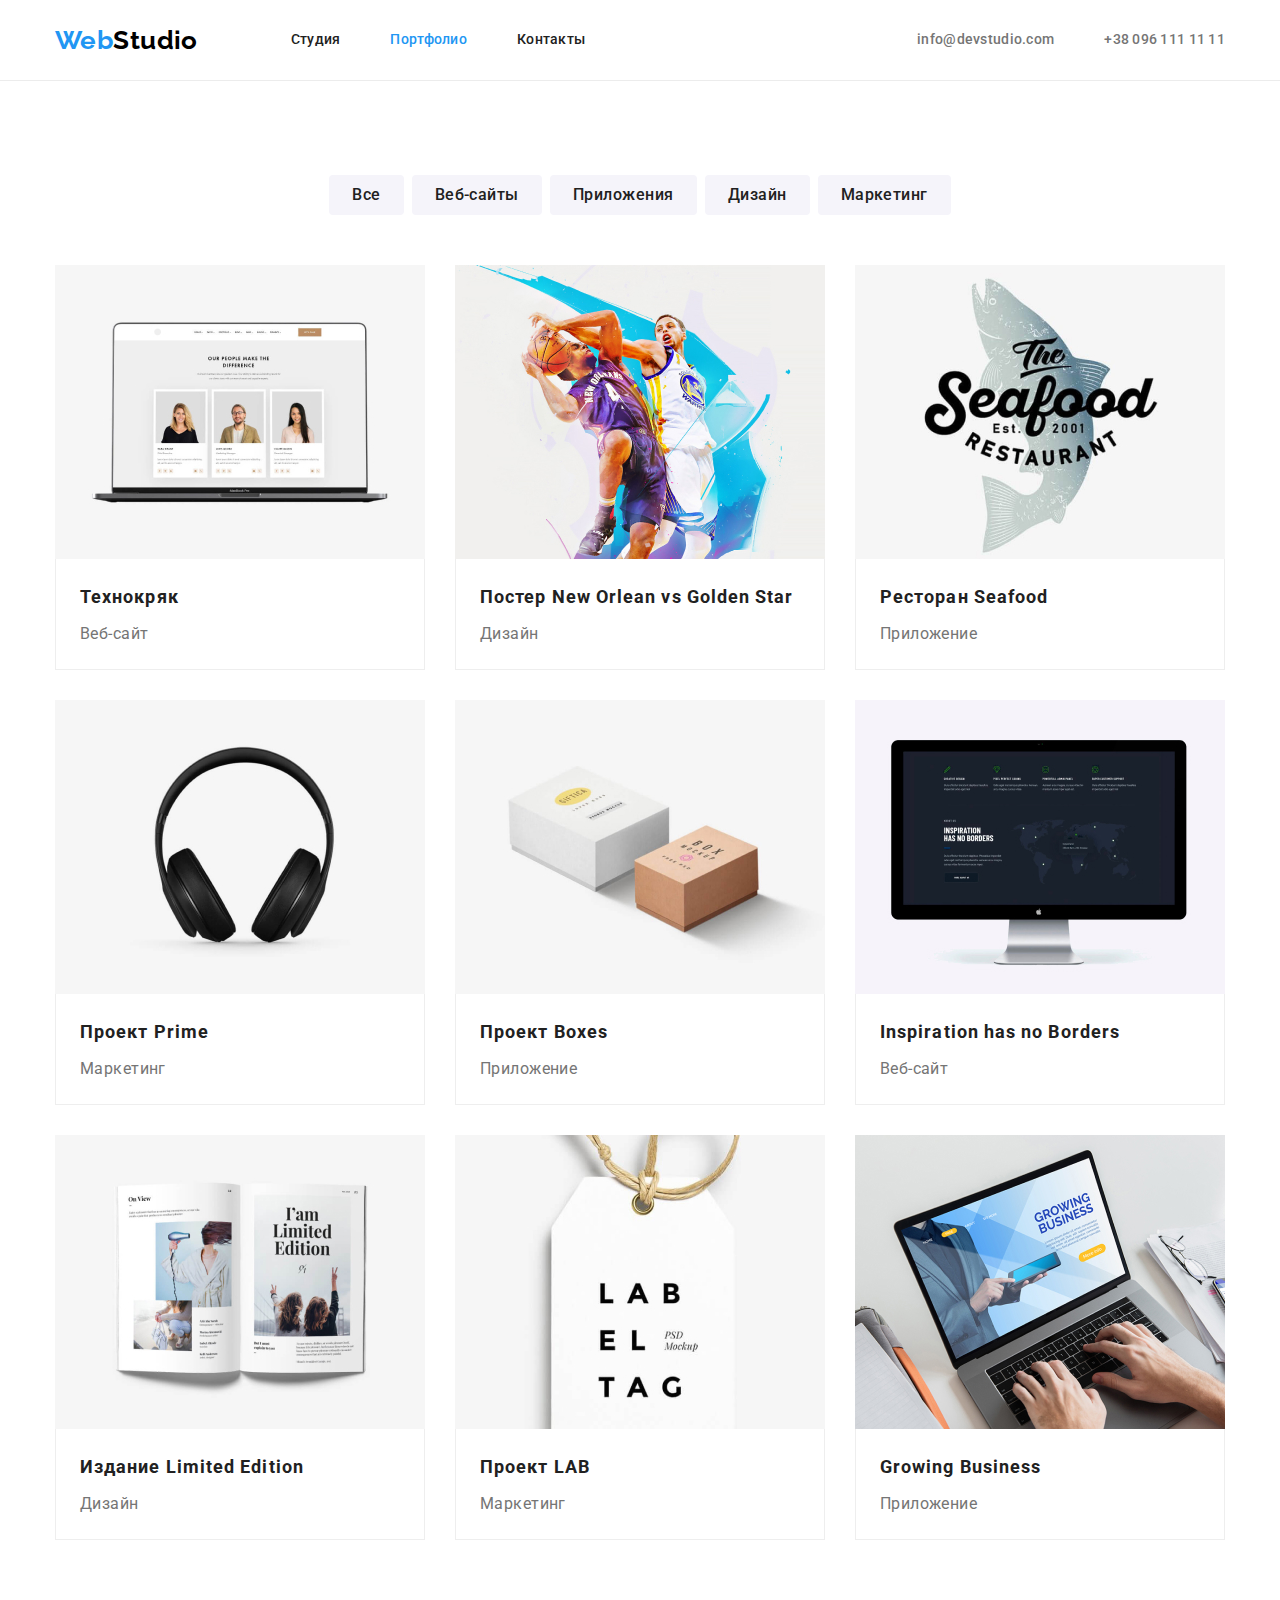
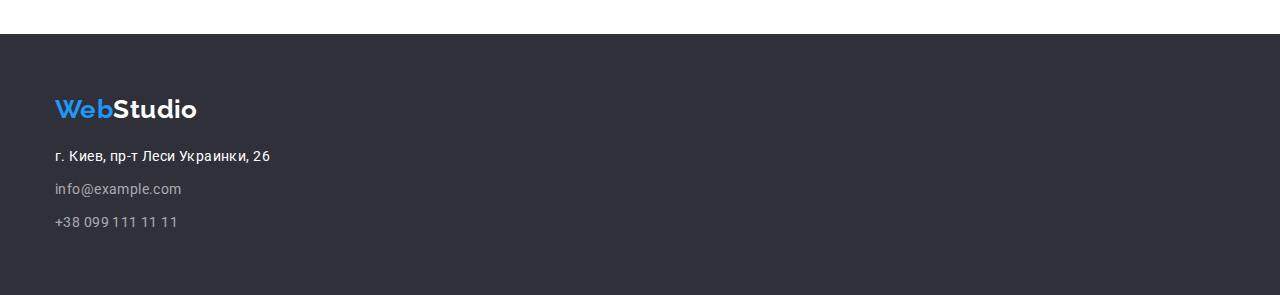
==== portfolio.html @ f1957834 "Добавляет картинку-фон" ====
<!DOCTYPE html>
<html lang="ru">
  <head>
    <meta charset="UTF-8" />
    <meta http-equiv="X-UA-Compatible" content="IE=edge" />
    <meta name="viewport" content="width=device-width, initial-scale=1.0" />
    <link rel="preconnect" href="https://fonts.googleapis.com" />
    <link rel="preconnect" href="https://fonts.gstatic.com" crossorigin />
    <link
      href="https://fonts.googleapis.com/css2?family=Raleway:wght@700&family=Roboto:wght@400;500;700;900&display=swap"
      rel="stylesheet"
    />
    <title>Document</title>
    <link
      rel="stylesheet"
      href="https://cdnjs.cloudflare.com/ajax/libs/modern-normalize/1.1.0/modern-normalize.min.css"
    />
    <link rel="stylesheet" href="./css/styles.css" />
  </head>
  <body>
    <!--Верхняя линия/навигация-->
    <header class="header">
      <div class="conteiner header-conteiner">
        <nav class="header-nav">
          <a href="/" class="logo"
            >Web<span class="logo-header">Studio</span>
          </a>
          <ul class="list menu-nav">
            <li class="item">
              <a href="./index.html" class="link">Студия</a>
            </li>
            <li class="item">
              <a href="./portfolio.html" class="link current">Портфолио</a>
            </li>
            <li class="item"><a href="" class="link">Контакты</a></li>
          </ul>
        </nav>
        <ul class="list contacts">
          <li class="item">
            <a href="mailto:info@devstudio.com" class="contact-link"
              >info@devstudio.com</a
            >
          </li>
          <li class="item">
            <a href="tel:+380961111111" class="contact-link"
              >+38 096 111 11 11</a
            >
          </li>
        </ul>
      </div>
    </header>
    <!--Уникальный контент-->
    <main>
      <section class="section">
        <div class="conteiner">
          <h1 class="visually-hidden">портфолио</h1>
          <ul class="list filter">
            <li class="filter-item">
              <button type="button" class="filter-btn">Все</button>
            </li>
            <li class="filter-item">
              <button type="button" class="filter-btn">Веб-сайты</button>
            </li>
            <li class="filter-item">
              <button type="button" class="filter-btn">Приложения</button>
            </li>
            <li class="filter-item">
              <button type="button" class="filter-btn">Дизайн</button>
            </li>
            <li class="filter-item">
              <button type="button" class="filter-btn">Маркетинг</button>
            </li>
          </ul>
          <ul class="list portfolio-list">
            <li class="portfolio-item">
              <a href="" class="portfolio-link">
                <img
                  src="./img/project1.jpg"
                  alt="Страница Веб-сайта"
                  width="370"
                />
                <div class="portfolio-desc">
                  <h2 class="portfolio-title">Технокряк</h2>
                  <p class="portfolio-text">Веб-сайт</p>
                </div>
              </a>
            </li>
            <li class="portfolio-item">
              <a href="" class="portfolio-link">
                <img
                  src="./img/project2.jpg"
                  alt="Баскетболисты в прыжке"
                  width="370"
                />
                <div class="portfolio-desc">
                  <h2 class="portfolio-title">
                    Постер New Orlean vs Golden Star
                  </h2>
                  <p class="portfolio-text">Дизайн</p>
                </div>
              </a>
            </li>
            <li class="portfolio-item">
              <a href="" class="portfolio-link">
                <img
                  src="./img/project3.jpg"
                  alt="Логотип ресторана с рыбой"
                  width="370"
                />
                <div class="portfolio-desc">
                  <h2 class="portfolio-title">Ресторан Seafood</h2>
                  <p class="portfolio-text">Приложение</p>
                </div>
              </a>
            </li>
            <li class="portfolio-item">
              <a href="" class="portfolio-link">
                <img
                  src="./img/project4.jpg"
                  alt="Черные наушники"
                  width="370"
                />
                <div class="portfolio-desc">
                  <h2 class="portfolio-title">Проект Prime</h2>
                  <p class="portfolio-text">Маркетинг</p>
                </div>
              </a>
            </li>
            <li class="portfolio-item">
              <a href="" class="portfolio-link">
                <img src="./img/project5.jpg" alt="Две коробочки" width="370" />
                <div class="portfolio-desc">
                  <h2 class="portfolio-title">Проект Boxes</h2>
                  <p class="portfolio-text">Приложение</p>
                </div>
              </a>
            </li>
            <li class="portfolio-item">
              <a href="" class="portfolio-link">
                <img
                  src="./img/project6.jpg"
                  alt="Монитор с информацией"
                  width="370"
                />
                <div class="portfolio-desc">
                  <h2 class="portfolio-title">Inspiration has no Borders</h2>
                  <p class="portfolio-text">Веб-сайт</p>
                </div>
              </a>
            </li>
            <li class="portfolio-item">
              <a href="" class="portfolio-link">
                <img
                  src="./img/project7.jpg"
                  alt="Разворот журнала"
                  width="370"
                />
                <div class="portfolio-desc">
                  <h2 class="portfolio-title">Издание Limited Edition</h2>
                  <p class="portfolio-text">Дизайн</p>
                </div>
              </a>
            </li>
            <li class="portfolio-item">
              <a href="" class="portfolio-link">
                <img
                  src="./img/project8.jpg"
                  alt="Лейба с надписью"
                  width="370"
                />
                <div class="portfolio-desc">
                  <h2 class="portfolio-title">Проект LAB</h2>
                  <p class="portfolio-text">Маркетинг</p>
                </div>
              </a>
            </li>
            <li class="portfolio-item">
              <a href="" class="portfolio-link">
                <img
                  src="./img/project9.jpg"
                  alt="Реклама на ноутбуке"
                  width="370"
                />
                <div class="portfolio-desc">
                  <h2 class="portfolio-title">Growing Business</h2>
                  <p class="portfolio-text">Приложение</p>
                </div>
              </a>
            </li>
          </ul>
        </div>
      </section>
    </main>
    <!--Подвал-->
    <footer class="footer">
      <div class="conteiner">
        <a href="/" class="logo bottom-logo"
          >Web<span class="logo-footer">Studio</span>
        </a>
        <address class="location">г. Киев, пр-т Леси Украинки, 26</address>
        <ul class="list footer-contacts">
          <li class="contact-item">
            <a href="mailto:info@example.com" class="footer-link"
              >info@example.com</a
            >
          </li>
          <li class="contact-item">
            <a href="tel:+380991111111" class="footer-link"
              >+38 099 111 11 11</a
            >
          </li>
        </ul>
      </div>
    </footer>
  </body>
</html>
---- css/styles.css ----
/* основной цвет текста #212121 */
/* вторичный цвет текста #757575 */
/* акцент #2196F3 */
/* цвет активной кнопки #188CE8 */
/* цвет фона #FFFFFF */
/* цвет заливки секции #2F303A
            #F5F4FA */

:root {
  --primary-text-color: #757575;
  --title-text-color: #212121;
  --second-text-color: #ffffff;
  --accent-color: #2196f3;
  --main-backgr-color: #ffffff;
  --special-backgr-color: #2f303a;
  --portfolio-backgr-color: #f5f4fa;
}

p,
h1,
h2,
h3,
h4 {
  margin: 0;
}
img {
  display: block;
  max-width: 100%;
  height: auto;
}

body {
  color: var(--primary-text-color);
  background-color: var(--main-backgr-color);

  font-family: "Roboto", sans-serif;
  font-size: 14px;
  letter-spacing: 0.03em;
}

.list {
  padding: 0;
  margin: 0;
  list-style: none;
}

.visually-hidden {
  position: absolute;
  white-space: nowrap;
  width: 1px;
  height: 1px;
  overflow: hidden;
  border: 0;
  padding: 0;
  clip: rect(0 0 0 0);
  clip-path: inset(50%);
  margin: -1px;
}

/*------------------ВЕРХНЯЯ ЛИНИЯ----------------- */

.conteiner {
  margin-left: auto;
  margin-right: auto;
  width: 1200px;
  padding: 0 15px;
  /* outline: 2px solid red; */
}

.header {
  border-bottom: 1px solid #ececec;
}

.header-conteiner {
  display: flex;
  align-items: center;
}

.header-nav {
  display: flex;
  align-items: center;
}

.menu-nav {
  display: flex;
  margin-left: 93px;
}

.item:not(:last-child) {
  margin-right: 50px;
}

.contacts {
  display: flex;
  margin-left: auto;
}

.logo {
  color: var(--accent-color);
  text-decoration: none;

  font-family: "Raleway", sans-serif;
  font-weight: 700;
  font-size: 26px;
  line-height: 1.19;
}

.logo-header {
  color: #000000;
}

.menu-nav,
.contacts {
  font-weight: 500;
  line-height: 1.14;
  letter-spacing: 0.02em;
}

.link {
  display: block;
  padding: 32px 0;

  color: var(--title-text-color);
  text-decoration: none;
}

.link:hover,
.link:focus,
.contact-link:hover,
.contact-link:focus {
  color: var(--accent-color);
}

.current {
  color: var(--accent-color);
}

.contact-link {
  display: block;
  padding: 32px 0;

  color: var(--primary-text-color);
  text-decoration: none;
}

/* --------------------СЕКЦИЯ ШАПКА---------------------- */

.hero {
  max-width: 1600px;
  height: 600px;
  margin-left: auto;
  margin-right: auto;
  background-color: var(--special-backgr-color);
  text-align: center;
  padding: 200px 0;
  background-image: linear-gradient(
      to right,
      rgba(47, 48, 58, 0.4),
      rgba(47, 48, 58, 0.4)
    ),
    url("../img/hero.jpg");
  background-repeat: no-repeat;
  background-position: center;
  background-size: cover;
}

.hero-title {
  max-width: 696px;
  margin: 0 auto 30px;

  color: var(--second-text-color);

  font-weight: 900;
  font-size: 44px;
  line-height: 1.36;
  letter-spacing: 0.06em;
  text-transform: uppercase;
  text-align: center;
}

.hero-btn {
  color: var(--second-text-color);
  background-color: var(--accent-color);
  cursor: pointer;

  font-weight: 700;
  font-size: 16px;
  line-height: 1.88;
  letter-spacing: 0.06em;
  border-radius: 4px;
  padding: 10px 32px;
  min-width: 200px;
  border: 1px solid transparent;
}

.hero-btn:hover,
.hero-btn:focus {
  background-color: #188ce8;
}

/* -------------------СЕКЦИИ------------------ */

.section {
  padding-top: 94px;
  padding-bottom: 94px;
}

.benefits-list {
  display: flex;
  margin-left: -30px;
}

.benefits-item {
  width: calc(100% / 4 - 30px);
  margin-left: 30px;
}

.benefits-title {
  margin-bottom: 10px;
  color: var(--title-text-color);

  font-size: 14px;
  line-height: 1.14;
  text-transform: uppercase;
}

.benefits-text {
  line-height: 1.71;
}

.work {
  padding-top: 0;
}

.work-list {
  display: flex;
  margin-left: -30px;
}

.work-item {
  width: calc(100% / 3 - 30px);
  margin-left: 30px;
}

.work-title,
.team-title {
  margin-bottom: 50px;
  color: var(--title-text-color);

  font-size: 36px;
  line-height: 1.16;
  text-align: center;
}

.team {
  background-color: var(--portfolio-backgr-color);
}

.team-list {
  display: flex;
  margin: -15px;
}

.team-card {
  flex-basis: calc(100% / 4 - 30px);
  margin: 15px;
}

.team-card {
  background-color: var(--main-backgr-color);
}

.team-desc {
  padding: 30px 0;
}

.team-name {
  margin-bottom: 10px;
  color: var(--title-text-color);

  font-weight: 500;
  font-size: 16px;
  line-height: 1.19;
  text-align: center;
}

.team-prof {
  font-size: 16px;
  line-height: 1.19;
  text-align: center;
}

/* ---------------------ПОРТФОЛИО--------------------- */

.filter {
  display: flex;
  justify-content: center;
  margin-bottom: 50px;
}

.filter-item + .filter-item {
  margin-left: 8px;
}

.filter-btn {
  color: var(--title-text-color);
  background-color: var(--portfolio-backgr-color);
  cursor: pointer;

  font-weight: 500;
  font-size: 16px;
  line-height: 1.63;
  letter-spacing: 0.03em;
  border-radius: 4px;
  padding: 6px 22px;
  min-width: 73px;
  border: 1px solid transparent;
}

.filter-btn:hover,
.filter-btn:focus {
  color: var(--second-text-color);
  background-color: var(--accent-color);
}

.portfolio-link {
  text-decoration: none;
}

.portfolio-list {
  display: flex;
  flex-wrap: wrap;
  margin: -15px;
}

.portfolio-item {
  flex-basis: calc(100% / 3 - 30px);
  margin: 15px;
}

.portfolio-desc {
  padding: 20px 24px;
  border: 1px solid #eeeeee;
  border-top: 0;
}

.portfolio-title {
  margin-bottom: 4px;
  color: var(--title-text-color);

  font-size: 18px;
  line-height: 2;
  letter-spacing: 0.06em;
}

.portfolio-text {
  color: var(--primary-text-color);
  font-size: 16px;
  line-height: 1.88;
}

/* -------------------ПОДВАЛ------------------- */

.footer {
  padding: 60px 0;
  background-color: var(--special-backgr-color);
}

.bottom-logo {
  display: inline-block;
  margin-bottom: 20px;
}

.logo-footer,
.location {
  color: var(--second-text-color);
}

.location,
.contact-item:not(:last-child) {
  margin-bottom: 9px;
}

.footer-contacts,
.location {
  font-style: normal;
  line-height: 1.71;
}

.footer-link {
  text-decoration: none;
  color: rgba(255, 255, 255, 0.6);
}

.footer-link:hover,
.footer-link:focus {
  color: var(--accent-color);
}
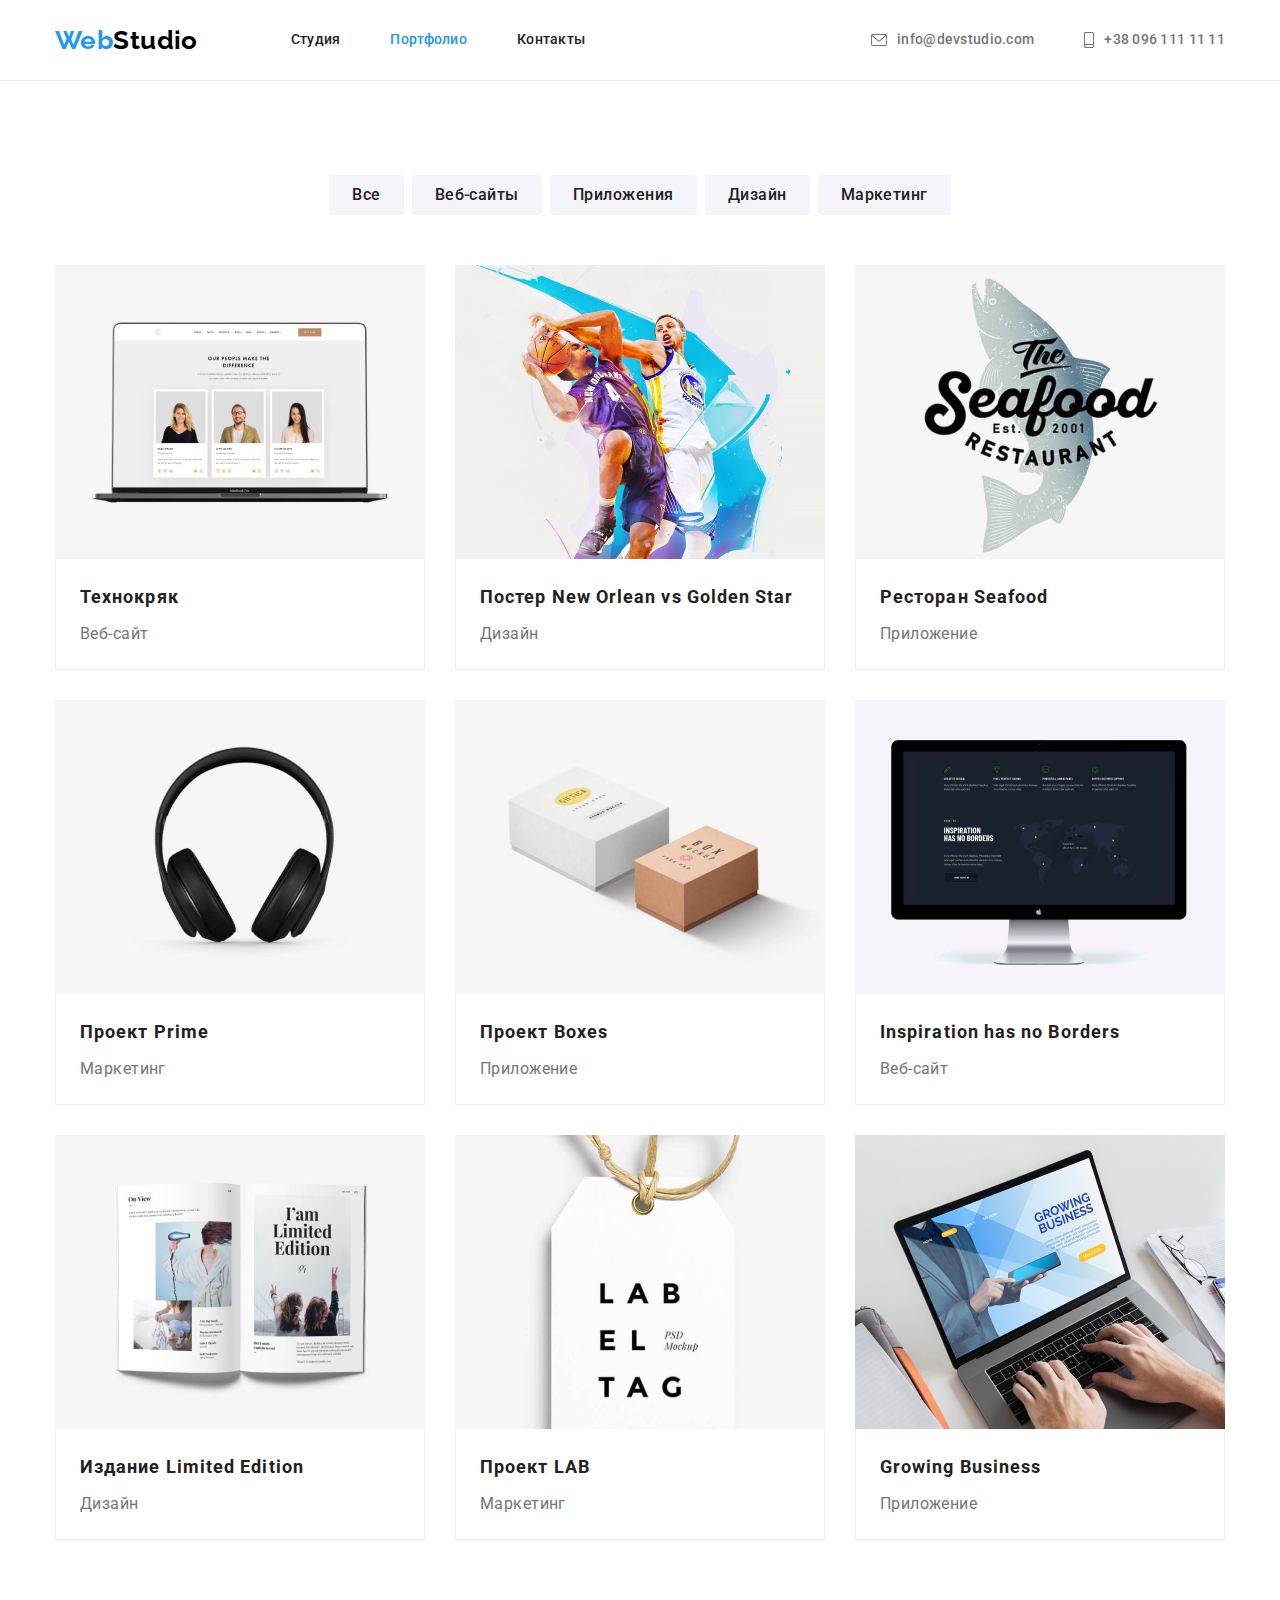
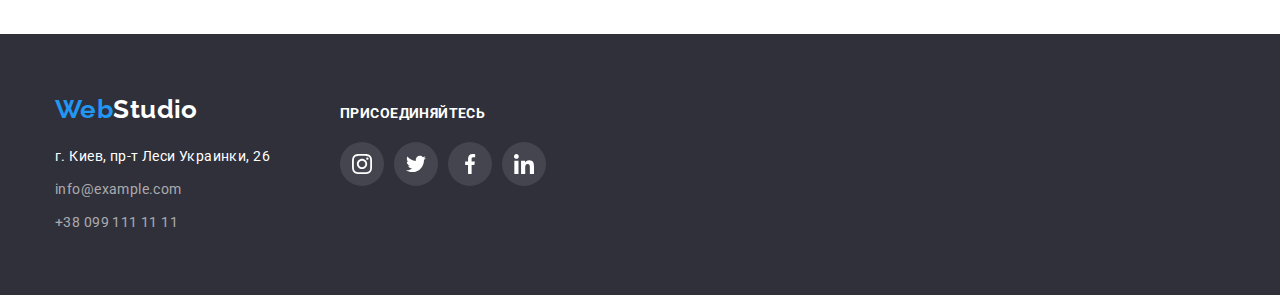
==== commit 93099861: "Добавляет ховер на страницу Портфолио" ====
--- a/portfolio.html
+++ b/portfolio.html
@@ -37,13 +37,19 @@
         </nav>
         <ul class="list contacts">
           <li class="item">
-            <a href="mailto:info@devstudio.com" class="contact-link"
-              >info@devstudio.com</a
+            <a href="mailto:info@devstudio.com" class="contact-link">
+              <svg class="icon" width="16" height="14">
+                <use href="./img/icons.svg#icon-envelope"></use>
+              </svg>
+              info@devstudio.com</a
             >
           </li>
           <li class="item">
-            <a href="tel:+380961111111" class="contact-link"
-              >+38 096 111 11 11</a
+            <a href="tel:+380961111111" class="contact-link">
+              <svg class="icon" width="10" height="16">
+                <use href="./img/icons.svg#icon-smartphone"></use>
+              </svg>
+              +38 096 111 11 11</a
             >
           </li>
         </ul>
@@ -74,116 +80,139 @@
           <ul class="list portfolio-list">
             <li class="portfolio-item">
               <a href="" class="portfolio-link">
-                <img
-                  src="./img/project1.jpg"
-                  alt="Страница Веб-сайта"
-                  width="370"
-                />
-                <div class="portfolio-desc">
-                  <h2 class="portfolio-title">Технокряк</h2>
-                  <p class="portfolio-text">Веб-сайт</p>
-                </div>
-              </a>
-            </li>
-            <li class="portfolio-item">
-              <a href="" class="portfolio-link">
-                <img
-                  src="./img/project2.jpg"
-                  alt="Баскетболисты в прыжке"
-                  width="370"
-                />
-                <div class="portfolio-desc">
-                  <h2 class="portfolio-title">
-                    Постер New Orlean vs Golden Star
-                  </h2>
-                  <p class="portfolio-text">Дизайн</p>
-                </div>
-              </a>
-            </li>
-            <li class="portfolio-item">
-              <a href="" class="portfolio-link">
-                <img
-                  src="./img/project3.jpg"
-                  alt="Логотип ресторана с рыбой"
-                  width="370"
-                />
-                <div class="portfolio-desc">
-                  <h2 class="portfolio-title">Ресторан Seafood</h2>
-                  <p class="portfolio-text">Приложение</p>
-                </div>
-              </a>
-            </li>
-            <li class="portfolio-item">
-              <a href="" class="portfolio-link">
-                <img
-                  src="./img/project4.jpg"
-                  alt="Черные наушники"
-                  width="370"
-                />
-                <div class="portfolio-desc">
-                  <h2 class="portfolio-title">Проект Prime</h2>
-                  <p class="portfolio-text">Маркетинг</p>
-                </div>
-              </a>
-            </li>
-            <li class="portfolio-item">
-              <a href="" class="portfolio-link">
-                <img src="./img/project5.jpg" alt="Две коробочки" width="370" />
-                <div class="portfolio-desc">
-                  <h2 class="portfolio-title">Проект Boxes</h2>
-                  <p class="portfolio-text">Приложение</p>
-                </div>
-              </a>
-            </li>
-            <li class="portfolio-item">
-              <a href="" class="portfolio-link">
-                <img
-                  src="./img/project6.jpg"
-                  alt="Монитор с информацией"
-                  width="370"
-                />
-                <div class="portfolio-desc">
-                  <h2 class="portfolio-title">Inspiration has no Borders</h2>
-                  <p class="portfolio-text">Веб-сайт</p>
-                </div>
-              </a>
-            </li>
-            <li class="portfolio-item">
-              <a href="" class="portfolio-link">
-                <img
-                  src="./img/project7.jpg"
-                  alt="Разворот журнала"
-                  width="370"
-                />
-                <div class="portfolio-desc">
-                  <h2 class="portfolio-title">Издание Limited Edition</h2>
-                  <p class="portfolio-text">Дизайн</p>
-                </div>
-              </a>
-            </li>
-            <li class="portfolio-item">
-              <a href="" class="portfolio-link">
-                <img
-                  src="./img/project8.jpg"
-                  alt="Лейба с надписью"
-                  width="370"
-                />
-                <div class="portfolio-desc">
-                  <h2 class="portfolio-title">Проект LAB</h2>
-                  <p class="portfolio-text">Маркетинг</p>
-                </div>
-              </a>
-            </li>
-            <li class="portfolio-item">
-              <a href="" class="portfolio-link">
-                <img
-                  src="./img/project9.jpg"
-                  alt="Реклама на ноутбуке"
-                  width="370"
-                />
-                <div class="portfolio-desc">
-                  <h2 class="portfolio-title">Growing Business</h2>
-                  <p class="portfolio-text">Приложение</p>
+                <div class="portfolio-content">
+                  <img
+                    src="./img/project1.jpg"
+                    alt="Страница Веб-сайта"
+                    width="370"
+                    class="portf"
+                  />
+                  <div class="portfolio-desc">
+                    <h2 class="portfolio-title">Технокряк</h2>
+                    <p class="portfolio-text">Веб-сайт</p>
+                  </div>
+                </div>
+              </a>
+            </li>
+            <li class="portfolio-item">
+              <a href="" class="portfolio-link"
+                ><div class="portfolio-content">
+                  <img
+                    src="./img/project2.jpg"
+                    alt="Баскетболисты в прыжке"
+                    width="370"
+                  />
+                  <div class="portfolio-desc">
+                    <h2 class="portfolio-title">
+                      Постер New Orlean vs Golden Star
+                    </h2>
+                    <p class="portfolio-text">Дизайн</p>
+                  </div>
+                </div>
+              </a>
+            </li>
+            <li class="portfolio-item">
+              <a href="" class="portfolio-link"
+                ><div class="portfolio-content">
+                  <img
+                    src="./img/project3.jpg"
+                    alt="Логотип ресторана с рыбой"
+                    width="370"
+                  />
+                  <div class="portfolio-desc">
+                    <h2 class="portfolio-title">Ресторан Seafood</h2>
+                    <p class="portfolio-text">Приложение</p>
+                  </div>
+                </div>
+              </a>
+            </li>
+            <li class="portfolio-item">
+              <a href="" class="portfolio-link"
+                ><div class="portfolio-content">
+                  <img
+                    src="./img/project4.jpg"
+                    alt="Черные наушники"
+                    width="370"
+                  />
+                  <div class="portfolio-desc">
+                    <h2 class="portfolio-title">Проект Prime</h2>
+                    <p class="portfolio-text">Маркетинг</p>
+                  </div>
+                </div>
+              </a>
+            </li>
+            <li class="portfolio-item">
+              <a href="" class="portfolio-link"
+                ><div class="portfolio-content">
+                  <img
+                    src="./img/project5.jpg"
+                    alt="Две коробочки"
+                    width="370"
+                  />
+                  <div class="portfolio-desc">
+                    <h2 class="portfolio-title">Проект Boxes</h2>
+                    <p class="portfolio-text">Приложение</p>
+                  </div>
+                </div>
+              </a>
+            </li>
+            <li class="portfolio-item">
+              <a href="" class="portfolio-link"
+                ><div class="portfolio-content">
+                  <img
+                    src="./img/project6.jpg"
+                    alt="Монитор с информацией"
+                    width="370"
+                  />
+                  <div class="portfolio-desc">
+                    <h2 class="portfolio-title">Inspiration has no Borders</h2>
+                    <p class="portfolio-text">Веб-сайт</p>
+                  </div>
+                </div>
+              </a>
+            </li>
+            <li class="portfolio-item">
+              <a href="" class="portfolio-link"
+                ><div class="portfolio-content">
+                  <img
+                    src="./img/project7.jpg"
+                    alt="Разворот журнала"
+                    width="370"
+                  />
+                  <div class="portfolio-desc">
+                    <h2 class="portfolio-title">Издание Limited Edition</h2>
+                    <p class="portfolio-text">Дизайн</p>
+                  </div>
+                </div>
+              </a>
+            </li>
+            <li class="portfolio-item">
+              <a href="" class="portfolio-link"
+                ><div class="portfolio-content">
+                  <img
+                    src="./img/project8.jpg"
+                    alt="Лейба с надписью"
+                    width="370"
+                  />
+                  <div class="portfolio-desc">
+                    <h2 class="portfolio-title">Проект LAB</h2>
+                    <p class="portfolio-text">Маркетинг</p>
+                  </div>
+                </div>
+              </a>
+            </li>
+            <li class="portfolio-item">
+              <a href="" class="portfolio-link"
+                ><div class="portfolio-content">
+                  <img
+                    src="./img/project9.jpg"
+                    alt="Реклама на ноутбуке"
+                    width="370"
+                  />
+                  <div class="portfolio-desc">
+                    <h2 class="portfolio-title">Growing Business</h2>
+                    <p class="portfolio-text">Приложение</p>
+                  </div>
                 </div>
               </a>
             </li>
@@ -193,23 +222,58 @@
     </main>
     <!--Подвал-->
     <footer class="footer">
-      <div class="conteiner">
-        <a href="/" class="logo bottom-logo"
-          >Web<span class="logo-footer">Studio</span>
-        </a>
-        <address class="location">г. Киев, пр-т Леси Украинки, 26</address>
-        <ul class="list footer-contacts">
-          <li class="contact-item">
-            <a href="mailto:info@example.com" class="footer-link"
-              >info@example.com</a
-            >
-          </li>
-          <li class="contact-item">
-            <a href="tel:+380991111111" class="footer-link"
-              >+38 099 111 11 11</a
-            >
-          </li>
-        </ul>
+      <div class="conteiner footer-content">
+        <div class="contact-address">
+          <a href="/" class="logo bottom-logo"
+            >Web<span class="logo-footer">Studio</span>
+          </a>
+          <address class="location">г. Киев, пр-т Леси Украинки, 26</address>
+          <ul class="list footer-contacts">
+            <li class="contact-item">
+              <a href="mailto:info@example.com" class="footer-link"
+                >info@example.com</a
+              >
+            </li>
+            <li class="contact-item">
+              <a href="tel:+380991111111" class="footer-link"
+                >+38 099 111 11 11</a
+              >
+            </li>
+          </ul>
+        </div>
+        <div class="soc-icon-footer">
+          <h2 class="title-footer">присоединяйтесь</h2>
+          <ul class="list soc-icon-list">
+            <li class="soc-icon-item">
+              <a href="" class="soc-icon-link social-link">
+                <svg class="soc-icon" width="20" height="20">
+                  <use href="./img/icons.svg#icon-instagram"></use>
+                </svg>
+              </a>
+            </li>
+            <li class="soc-icon-item">
+              <a href="" class="soc-icon-link social-link">
+                <svg class="soc-icon" width="20" height="20">
+                  <use href="./img/icons.svg#icon-twitter"></use>
+                </svg>
+              </a>
+            </li>
+            <li class="soc-icon-item">
+              <a href="" class="soc-icon-link social-link">
+                <svg class="soc-icon" width="20" height="20">
+                  <use href="./img/icons.svg#icon-facebook"></use>
+                </svg>
+              </a>
+            </li>
+            <li class="soc-icon-item">
+              <a href="" class="soc-icon-link social-link">
+                <svg class="soc-icon" width="20" height="20">
+                  <use href="./img/icons.svg#icon-linkedin"></use>
+                </svg>
+              </a>
+            </li>
+          </ul>
+        </div>
       </div>
     </footer>
   </body>
--- a/css/styles.css
+++ b/css/styles.css
@@ -14,6 +14,7 @@
   --main-backgr-color: #ffffff;
   --special-backgr-color: #2f303a;
   --portfolio-backgr-color: #f5f4fa;
+  --link-color: #afb1b8;
 }
 
 p,
@@ -136,11 +137,17 @@
 }
 
 .contact-link {
-  display: block;
+  display: flex;
+  align-items: center;
   padding: 32px 0;
 
   color: var(--primary-text-color);
   text-decoration: none;
+}
+
+.icon {
+  margin-right: 10px;
+  fill: currentColor;
 }
 
 /* --------------------СЕКЦИЯ ШАПКА---------------------- */
@@ -154,7 +161,6 @@
   text-align: center;
   padding: 200px 0;
   background-image: linear-gradient(
-      to right,
       rgba(47, 48, 58, 0.4),
       rgba(47, 48, 58, 0.4)
     ),
@@ -215,6 +221,18 @@
   margin-left: 30px;
 }
 
+.place-icon {
+  display: flex;
+  width: 100%;
+  height: 120px;
+  align-items: center;
+  justify-content: center;
+
+  background-color: var(--portfolio-backgr-color);
+  border-radius: 4px;
+  margin-bottom: 30px;
+}
+
 .benefits-title {
   margin-bottom: 10px;
   color: var(--title-text-color);
@@ -243,7 +261,8 @@
 }
 
 .work-title,
-.team-title {
+.team-title,
+.clients-title {
   margin-bottom: 50px;
   color: var(--title-text-color);
 
@@ -252,6 +271,8 @@
   text-align: center;
 }
 
+/* ---------------------СЕКЦИЯ КОМАНДА--------------------- */
+
 .team {
   background-color: var(--portfolio-backgr-color);
 }
@@ -264,6 +285,10 @@
 .team-card {
   flex-basis: calc(100% / 4 - 30px);
   margin: 15px;
+
+  box-shadow: 0px 1px 3px rgba(0, 0, 0, 0.12), 0px 1px 1px rgba(0, 0, 0, 0.14),
+    0px 2px 1px rgba(0, 0, 0, 0.2);
+  border-radius: 0px 0px 4px 4px;
 }
 
 .team-card {
@@ -285,11 +310,83 @@
 }
 
 .team-prof {
+  margin-bottom: 16px;
   font-size: 16px;
   line-height: 1.19;
   text-align: center;
 }
 
+.soc-icon-list {
+  display: flex;
+  justify-content: center;
+}
+
+.soc-icon-item {
+  width: 44px;
+  height: 44px;
+  margin-left: 10px;
+}
+
+.soc-icon-item:first-child {
+  margin-left: 0;
+}
+
+.soc-icon-link {
+  display: flex;
+  align-items: center;
+  justify-content: center;
+  width: 100%;
+  height: 100%;
+  border-radius: 50%;
+  color: var(--link-color);
+}
+
+.soc-icon {
+  fill: currentColor;
+}
+
+.soc-icon-link:hover,
+.soc-icon-link:focus {
+  background-color: var(--accent-color);
+  color: var(--second-text-color);
+}
+
+/* ---------------------СЕКЦИЯ КЛИЕНТЫ--------------------- */
+
+.clients-icon-list {
+  display: flex;
+  justify-content: center;
+}
+
+.clients-icon-item {
+  width: 170px;
+  height: 92px;
+}
+
+.clients-icon-item + .clients-icon-item {
+  margin-left: 30px;
+}
+
+.clients-icon-link {
+  display: flex;
+  align-items: center;
+  justify-content: center;
+  width: 100%;
+  height: 100%;
+  border-radius: 4px;
+  color: var(--link-color);
+  border: 1px solid var(--link-color);
+}
+
+.clients-icon {
+  fill: currentColor;
+}
+
+.clients-icon-link:hover,
+.clients-icon-link:focus {
+  color: var(--accent-color);
+  border: 1px solid var(--accent-color);
+}
 /* ---------------------ПОРТФОЛИО--------------------- */
 
 .filter {
@@ -321,6 +418,8 @@
 .filter-btn:focus {
   color: var(--second-text-color);
   background-color: var(--accent-color);
+  box-shadow: 0px 3px 1px rgba(0, 0, 0, 0.1), 0px 1px 2px rgba(0, 0, 0, 0.08),
+    0px 2px 2px rgba(0, 0, 0, 0.12);
 }
 
 .portfolio-link {
@@ -359,11 +458,22 @@
   line-height: 1.88;
 }
 
+.portfolio-link:hover .portfolio-content,
+.portfolio-link:focus .portfolio-content {
+  box-shadow: 0px 1px 1px rgba(0, 0, 0, 0.12), 0px 4px 4px rgba(0, 0, 0, 0.06),
+    1px 4px 6px rgba(0, 0, 0, 0.16);
+}
+
 /* -------------------ПОДВАЛ------------------- */
 
 .footer {
   padding: 60px 0;
   background-color: var(--special-backgr-color);
+}
+
+.footer-content {
+  display: flex;
+  align-items: baseline;
 }
 
 .bottom-logo {
@@ -396,3 +506,21 @@
 .footer-link:focus {
   color: var(--accent-color);
 }
+
+.soc-icon-footer {
+  margin-left: 70px;
+}
+
+.title-footer {
+  margin-bottom: 20px;
+  color: var(--second-text-color);
+
+  font-size: 14px;
+  line-height: 1.14;
+  text-transform: uppercase;
+}
+
+.social-link {
+  color: var(--second-text-color);
+  background-color: rgba(100%, 100%, 100%, 10%);
+}
